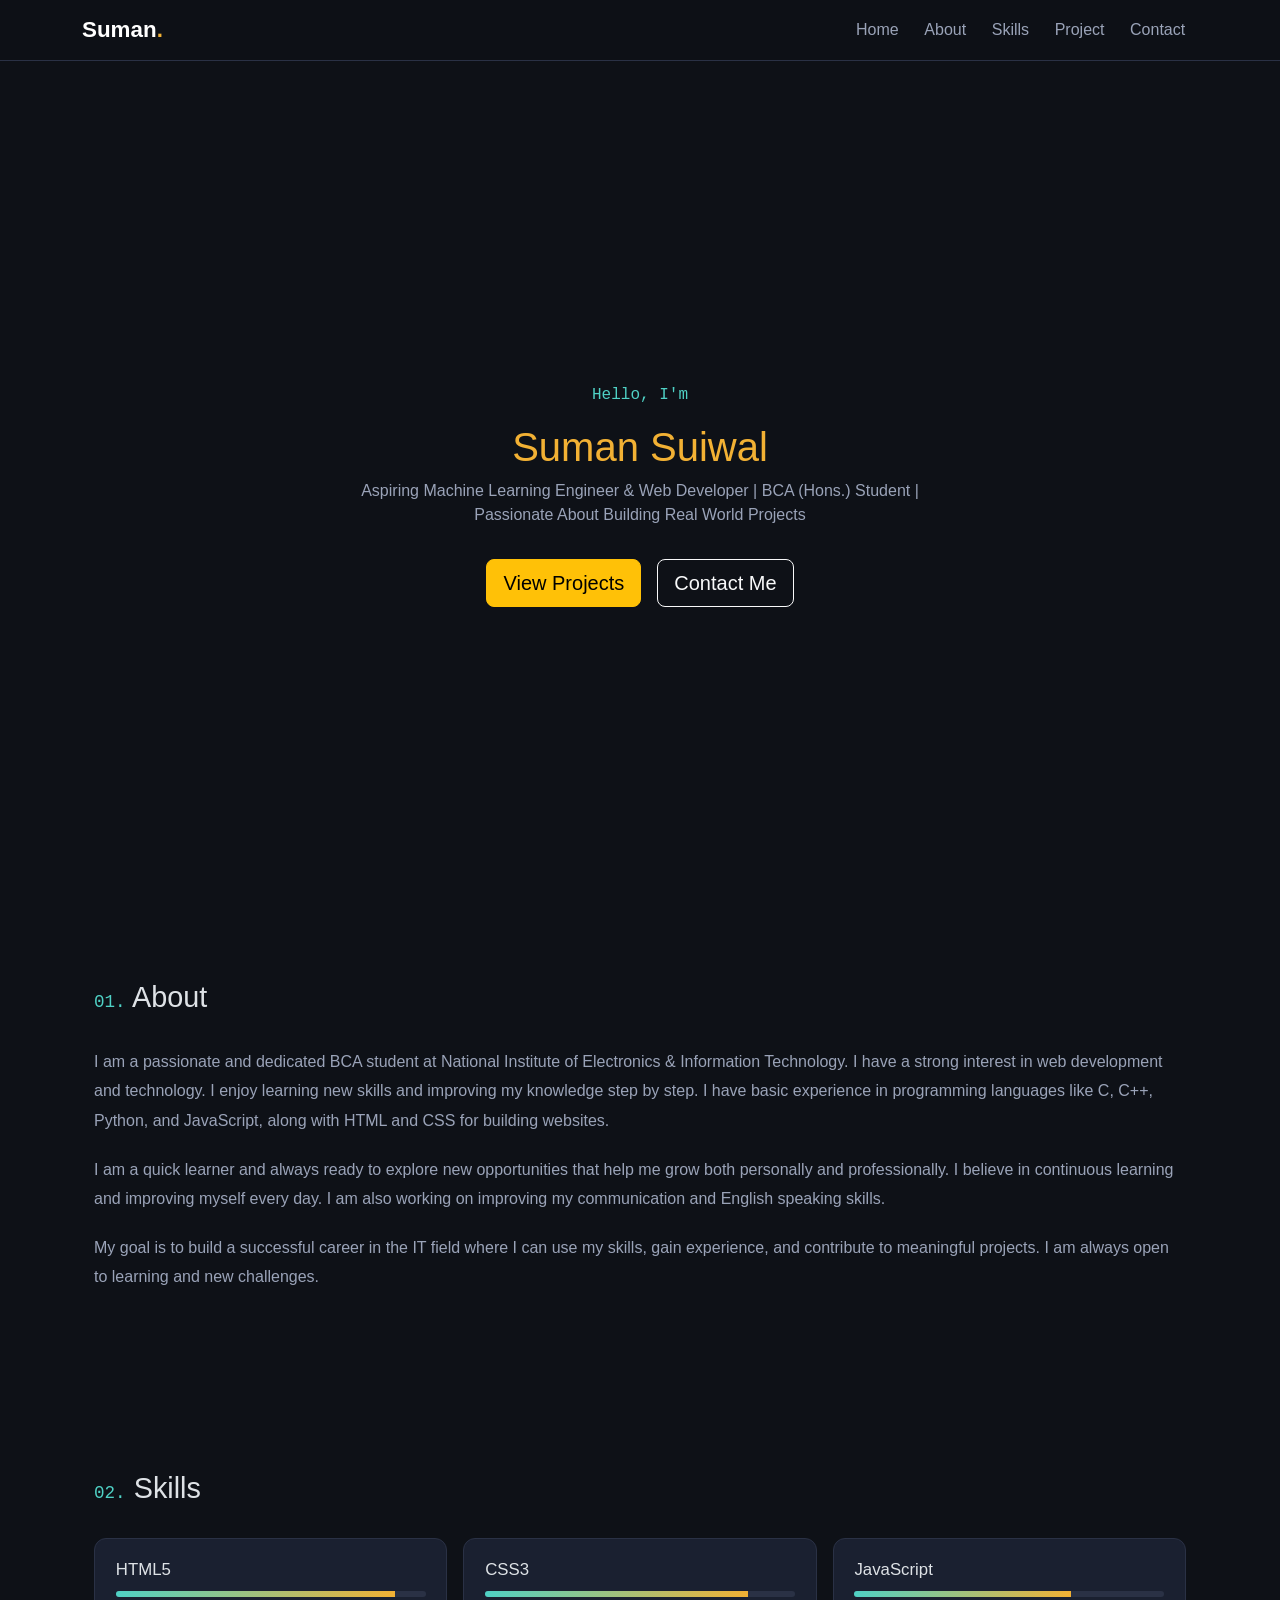
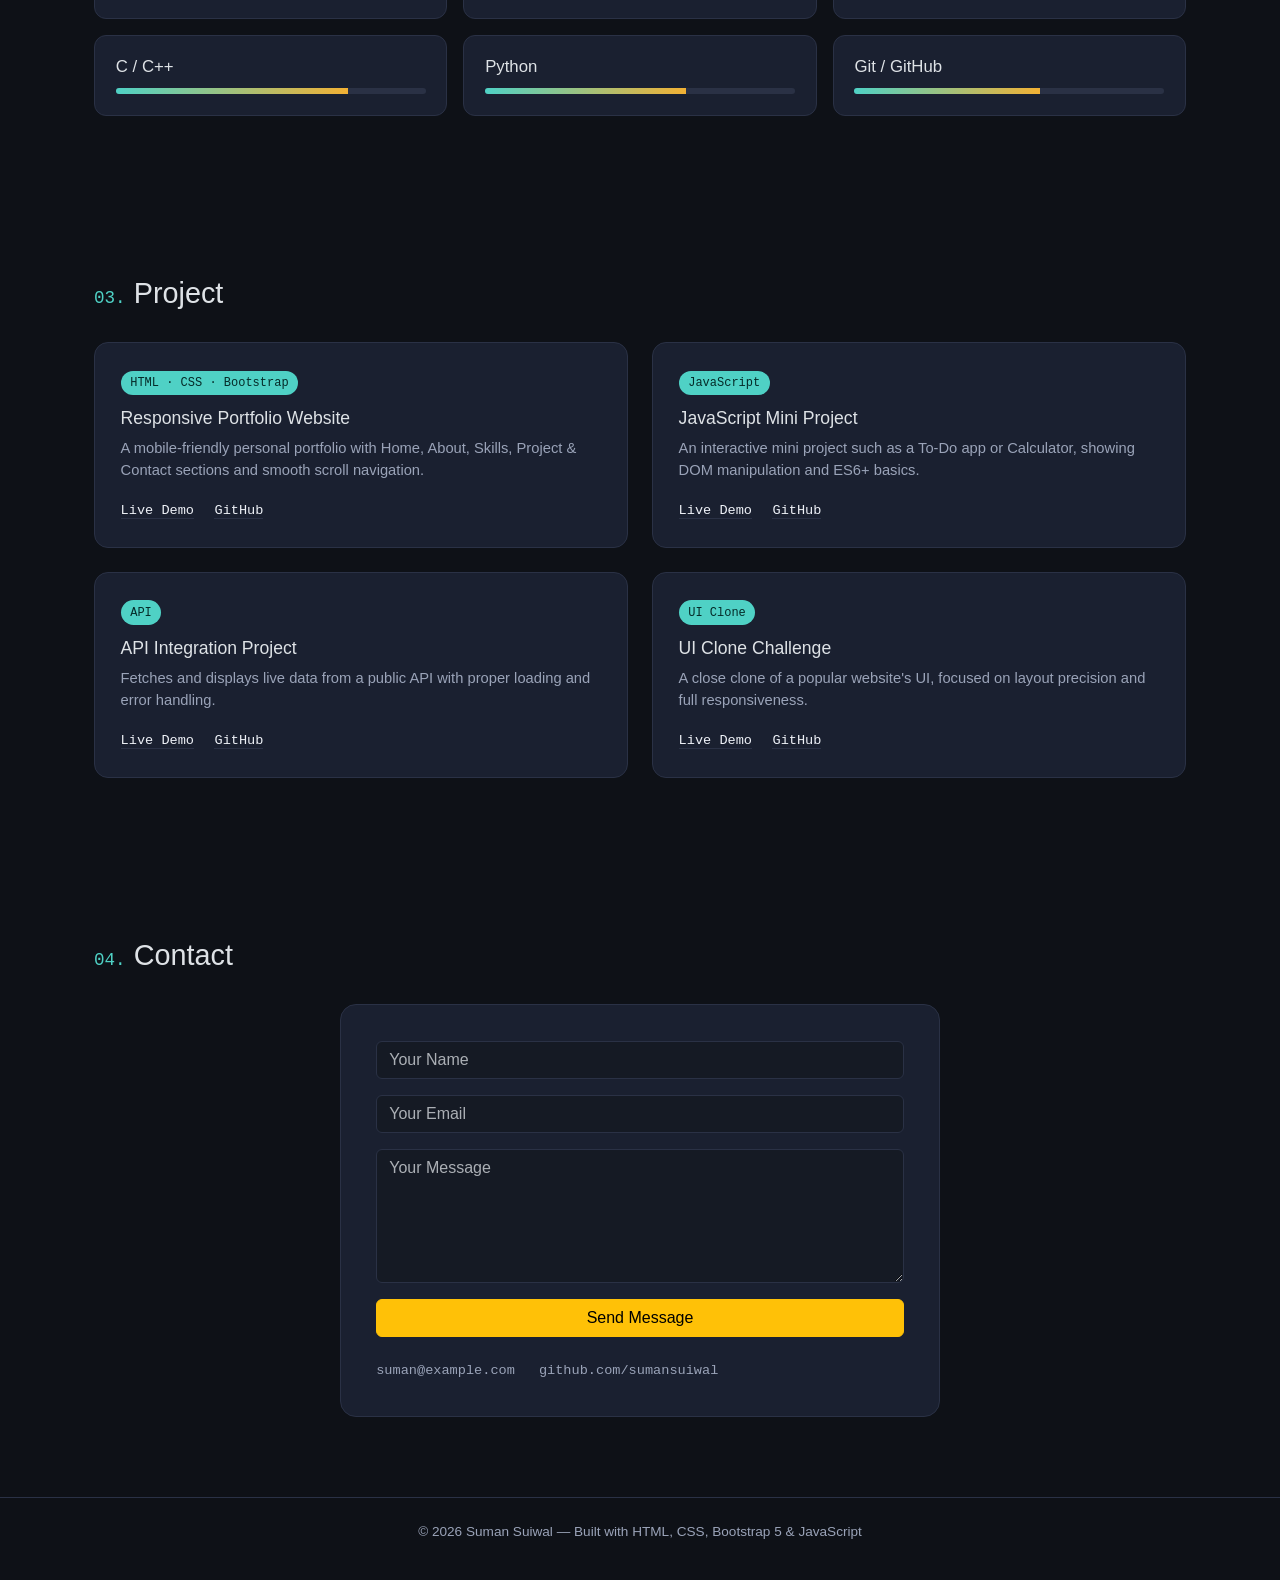
==== web.html @ 2421e272 "changes in navbar" ====
<!DOCTYPE html>
<html lang="en" data-bs-theme="dark">
<head>
<meta charset="UTF-8">
<meta name="viewport" content="width=device-width, initial-scale=1.0">
<title>Suman Suiwal | Portfolio</title>

<!-- Bootstrap 5 -->
<link href="https://cdn.jsdelivr.net/npm/bootstrap@5.3.3/dist/css/bootstrap.min.css" rel="stylesheet">
<link rel="stylesheet" href="colour.css">
</head>
<body>

<!-- Navigation bar -->
<header>
  <nav class="navbar navbar-expand-lg fixed-top">
    <div class="container">
      <a class="navbar-brand" href="#Home">Suman<span>.</span></a>
      <button class="navbar-toggler" type="button" data-bs-toggle="collapse" data-bs-target="#navMenu">
        <span class="navbar-toggler-icon"></span>
      </button>
      <div class="collapse navbar-collapse justify-content-end" id="navMenu">
        <ul class="navbar-nav">
          <li class="nav-item"><a class="nav-link" href="#Home">Home</a></li>
          <li class="nav-item"><a class="nav-link" href="#About">About</a></li>
          <li class="nav-item"><a class="nav-link" href="#Skills">Skills</a></li>
          <li class="nav-item"><a class="nav-link" href="#Project">Project</a></li>
          <li class="nav-item"><a class="nav-link" href="#Contact">Contact</a></li>
        </ul>
      </div>
    </div>
  </nav>
</header>

<!-- Home -->
<div id="Home" class="homePage d-flex align-items-center text-center">
  <div class="container">
    <p class="hi">Hello, I'm</p>
    <h1><span class="name">Suman Suiwal</span></h1>
    <p class="title mx-auto">Aspiring Machine Learning Engineer &amp; Web Developer | BCA (Hons.) Student | Passionate About Building Real World Projects</p>
    <div class="d-flex justify-content-center gap-3 flex-wrap">
      <a href="#Project" class="btn btn-warning btn-lg">View Projects</a>
      <a href="#Contact" class="btn btn-outline-light btn-lg">Contact Me</a>
    </div>
  </div>
</div>

<!-- About -->
<section class="section container" id="About">
  <h2 class="sec-title"><span class="num">01.</span> About</h2>
  <div class="summary">
    <p>I am a passionate and dedicated BCA student at National Institute of Electronics &amp; Information Technology. I have a strong interest in web development and technology. I enjoy learning new skills and improving my knowledge step by step. I have basic experience in programming languages like C, C++, Python, and JavaScript, along with HTML and CSS for building websites.</p>
    <p>I am a quick learner and always ready to explore new opportunities that help me grow both personally and professionally. I believe in continuous learning and improving myself every day. I am also working on improving my communication and English speaking skills.</p>
    <p>My goal is to build a successful career in the IT field where I can use my skills, gain experience, and contribute to meaningful projects. I am always open to learning and new challenges.</p>
  </div>
</section>

<!-- Skills -->
<section class="section container" id="Skills">
  <h2 class="sec-title"><span class="num">02.</span> Skills</h2>
  <div class="row g-3">
    <div class="col-6 col-md-4">
      <div class="skill-box">
        <h3>HTML5</h3>
        <div class="progress"><div class="progress-bar" style="width:90%"></div></div>
      </div>
    </div>
    <div class="col-6 col-md-4">
      <div class="skill-box">
        <h3>CSS3</h3>
        <div class="progress"><div class="progress-bar" style="width:85%"></div></div>
      </div>
    </div>
    <div class="col-6 col-md-4">
      <div class="skill-box">
        <h3>JavaScript</h3>
        <div class="progress"><div class="progress-bar" style="width:70%"></div></div>
      </div>
    </div>
    <div class="col-6 col-md-4">
      <div class="skill-box">
        <h3>C / C++</h3>
        <div class="progress"><div class="progress-bar" style="width:75%"></div></div>
      </div>
    </div>
    <div class="col-6 col-md-4">
      <div class="skill-box">
        <h3>Python</h3>
        <div class="progress"><div class="progress-bar" style="width:65%"></div></div>
      </div>
    </div>
    <div class="col-6 col-md-4">
      <div class="skill-box">
        <h3>Git / GitHub</h3>
        <div class="progress"><div class="progress-bar" style="width:60%"></div></div>
      </div>
    </div>
  </div>
</section>

<!-- Project -->
<section class="section container" id="Project">
  <h2 class="sec-title"><span class="num">03.</span> Project</h2>
  <div class="row g-4">
    <div class="col-md-6">
      <div class="project-card">
        <span class="tag">HTML · CSS · Bootstrap</span>
        <h3>Responsive Portfolio Website</h3>
        <p>A mobile-friendly personal portfolio with Home, About, Skills, Project &amp; Contact sections and smooth scroll navigation.</p>
        <div class="links">
          <a href="#">Live Demo</a>
          <a href="#">GitHub</a>
        </div>
      </div>
    </div>
    <div class="col-md-6">
      <div class="project-card">
        <span class="tag">JavaScript</span>
        <h3>JavaScript Mini Project</h3>
        <p>An interactive mini project such as a To-Do app or Calculator, showing DOM manipulation and ES6+ basics.</p>
        <div class="links">
          <a href="#">Live Demo</a>
          <a href="#">GitHub</a>
        </div>
      </div>
    </div>
    <div class="col-md-6">
      <div class="project-card">
        <span class="tag">API</span>
        <h3>API Integration Project</h3>
        <p>Fetches and displays live data from a public API with proper loading and error handling.</p>
        <div class="links">
          <a href="#">Live Demo</a>
          <a href="#">GitHub</a>
        </div>
      </div>
    </div>
    <div class="col-md-6">
      <div class="project-card">
        <span class="tag">UI Clone</span>
        <h3>UI Clone Challenge</h3>
        <p>A close clone of a popular website's UI, focused on layout precision and full responsiveness.</p>
        <div class="links">
          <a href="#">Live Demo</a>
          <a href="#">GitHub</a>
        </div>
      </div>
    </div>
  </div>
</section>

<!-- Contact -->
<section class="section container" id="Contact">
  <h2 class="sec-title"><span class="num">04.</span> Contact</h2>
  <div class="contact-box mx-auto">
    <form id="contactForm">
      <div class="mb-3">
        <input type="text" class="form-control" placeholder="Your Name" required>
      </div>
      <div class="mb-3">
        <input type="email" class="form-control" placeholder="Your Email" required>
      </div>
      <div class="mb-3">
        <textarea class="form-control" rows="5" placeholder="Your Message" required></textarea>
      </div>
      <button type="submit" class="btn btn-warning w-100">Send Message</button>
    </form>
    <p class="msg" id="formMsg">Message sent — thank you! I'll get back to you soon.</p>
    <div class="contact-info">
      <a href="mailto:suman@example.com">suman@example.com</a>
      <a href="https://github.com/" target="_blank">github.com/sumansuiwal</a>
    </div>
  </div>
</section>

<footer class="text-center">
  <p>&copy; <span id="year"></span> Suman Suiwal — Built with HTML, CSS, Bootstrap 5 &amp; JavaScript</p>
</footer>

<!-- Bootstrap JS -->
<script src="https://cdn.jsdelivr.net/npm/bootstrap@5.3.3/dist/js/bootstrap.bundle.min.js"></script>
<script>
  document.getElementById('year').textContent = new Date().getFullYear();

  // Close mobile menu on link click
  document.querySelectorAll('#navMenu .nav-link').forEach(link => {
    link.addEventListener('click', () => {
      const nav = document.getElementById('navMenu');
      if (nav.classList.contains('show')) {
        new bootstrap.Collapse(nav).toggle();
      }
    });
  });

  // Contact form (demo only)
  document.getElementById('contactForm').addEventListener('submit', function (e) {
    e.preventDefault();
    document.getElementById('formMsg').style.display = 'block';
    this.reset();
  });
</script>
</body>
</html>
---- colour.css ----
:root{
  --bg:#0e1117;
  --bg-soft:#151a24;
  --card:#1a2030;
  --line:#2a3145;
  --muted:#9aa3b8;
  --accent:#4fd1c5;
  --accent2:#f2b134;
}

body{ background:var(--bg); font-family:'Poppins',sans-serif; }
html{ scroll-behavior:smooth; }

.navbar{ background:rgba(14,17,23,0.9); backdrop-filter:blur(8px); border-bottom:1px solid var(--line); }
.navbar-brand{ font-weight:700; font-size:1.4rem; }
.navbar-brand span{ color:var(--accent2); }
.nav-link{ color:var(--muted)!important; margin:0 .3rem; }
.nav-link:hover{ color:var(--accent)!important; }

.homePage{ min-height:100vh; padding-top:90px; position:relative; }
.hi{ color:var(--accent); font-family:monospace; }
.name{ color:var(--accent2); }
.title{ color:var(--muted); max-width:560px; margin-bottom:2rem; }

.section{ padding:5rem 1.5rem; }
.sec-title{ font-size:1.8rem; margin-bottom:2rem; }
.num{ color:var(--accent); font-family:monospace; font-size:1.1rem; }

.summary p{ color:var(--muted); line-height:1.85; margin-bottom:1.2rem; }

.skill-box{ background:var(--card); border:1px solid var(--line); border-radius:12px; padding:1.3rem; transition:.25s; }
.skill-box:hover{ border-color:var(--accent); transform:translateY(-4px); }
.skill-box h3{ font-size:1.05rem; margin-bottom:.7rem; font-weight:500; }
.progress{ height:6px; background:var(--line); }
.progress-bar{ background:linear-gradient(90deg,var(--accent),var(--accent2)); }

.project-card{ background:var(--card); border:1px solid var(--line); border-radius:14px; padding:1.6rem; height:100%; transition:.25s; }
.project-card:hover{ border-color:var(--accent2); transform:translateY(-6px); }
.tag{ display:inline-block; font-family:monospace; font-size:.75rem; background:var(--accent); color:#052b28; padding:.2rem .6rem; border-radius:20px; margin-bottom:.8rem; }
.project-card h3{ margin-bottom:.5rem; font-size:1.1rem; }
.project-card p{ color:var(--muted); font-size:.92rem; margin-bottom:1rem; }
.links a{ color:#eef1f7; text-decoration:none; font-family:monospace; font-size:.85rem; margin-right:1rem; border-bottom:1px solid var(--line); }
.links a:hover{ color:var(--accent2); border-color:var(--accent2); }

.contact-box{ background:var(--card); border:1px solid var(--line); border-radius:16px; padding:2.2rem; max-width:600px; }
.form-control{ background:var(--bg-soft); border:1px solid var(--line); color:#eef1f7; }
.form-control:focus{ background:var(--bg-soft); color:#eef1f7; border-color:var(--accent); box-shadow:0 0 0 .2rem rgba(79,209,197,0.15); }
.msg{ display:none; color:var(--accent); margin-top:1rem; font-family:monospace; font-size:.9rem; }
.contact-info{ display:flex; gap:1.5rem; margin-top:1.5rem; flex-wrap:wrap; }
.contact-info a{ color:var(--muted); text-decoration:none; font-family:monospace; font-size:.85rem; }
.contact-info a:hover{ color:var(--accent); }

footer{ padding:1.5rem; border-top:1px solid var(--line); color:var(--muted); font-size:.85rem; }
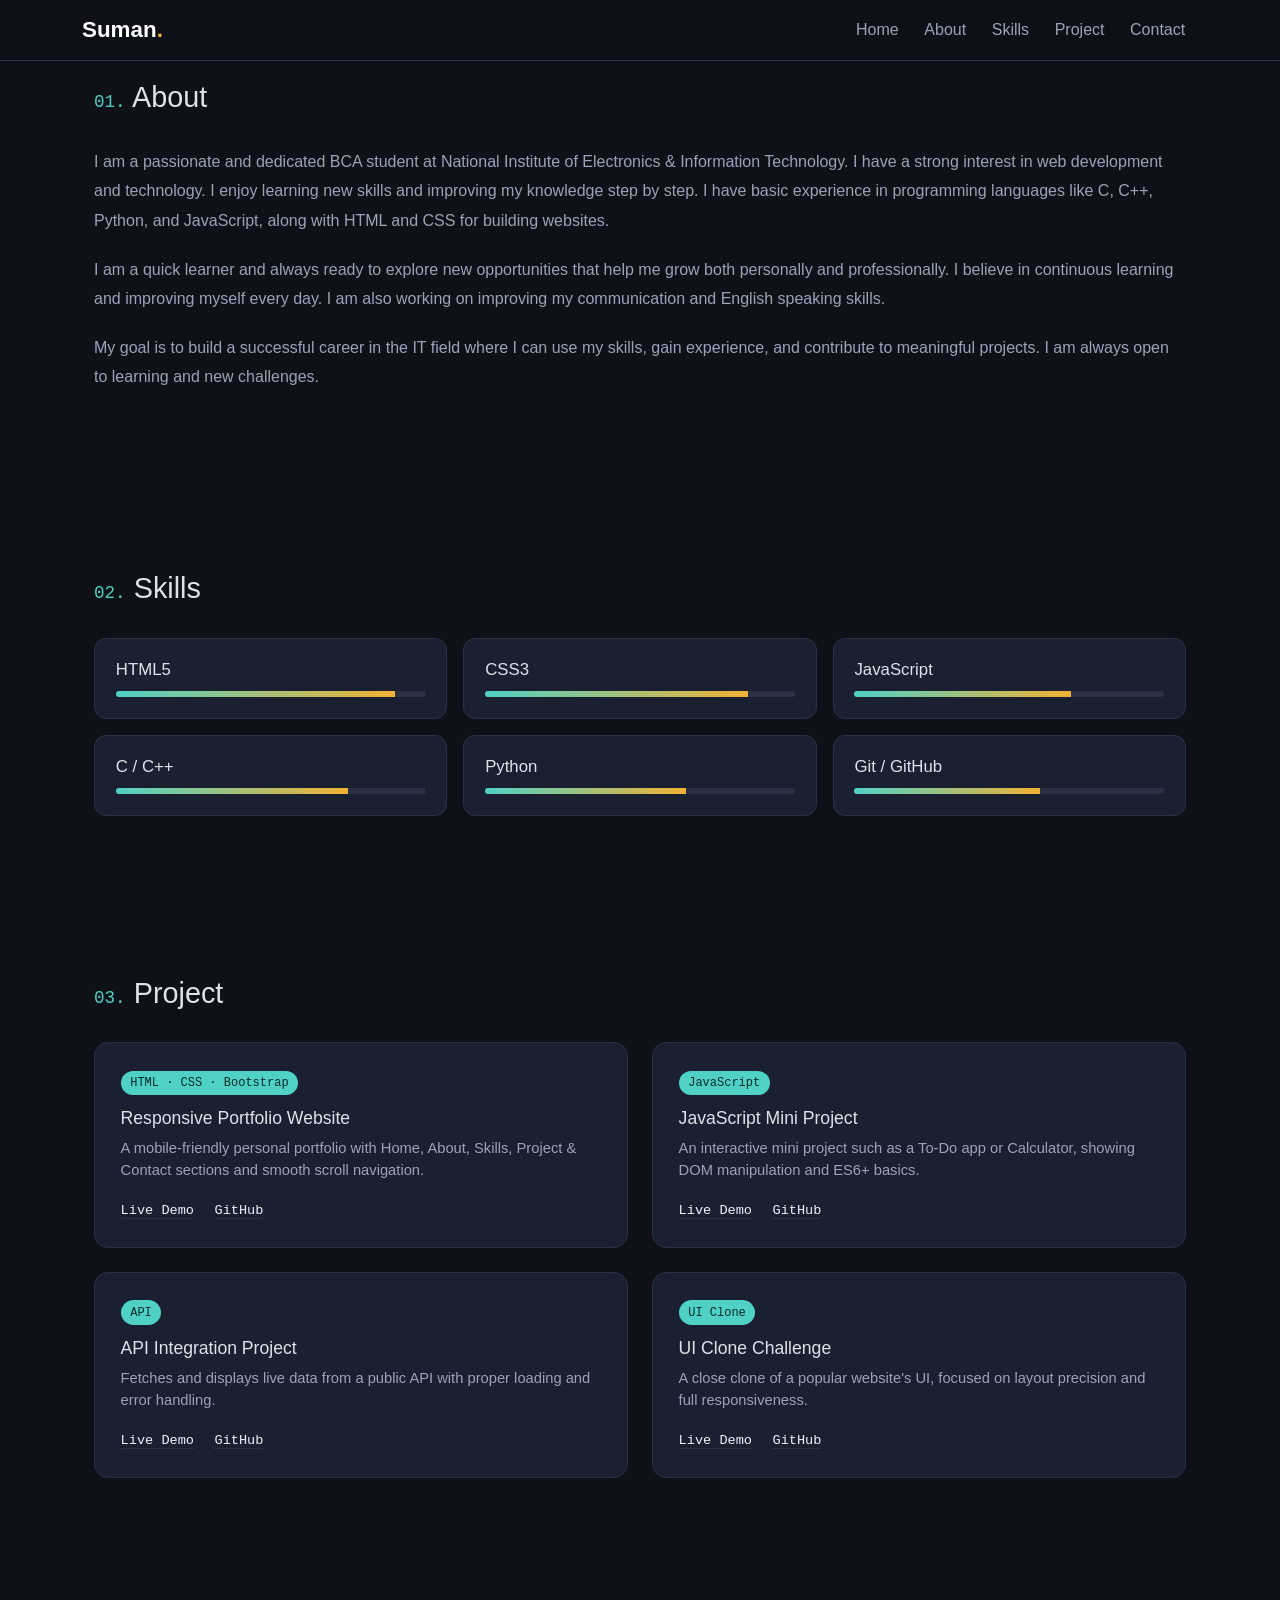
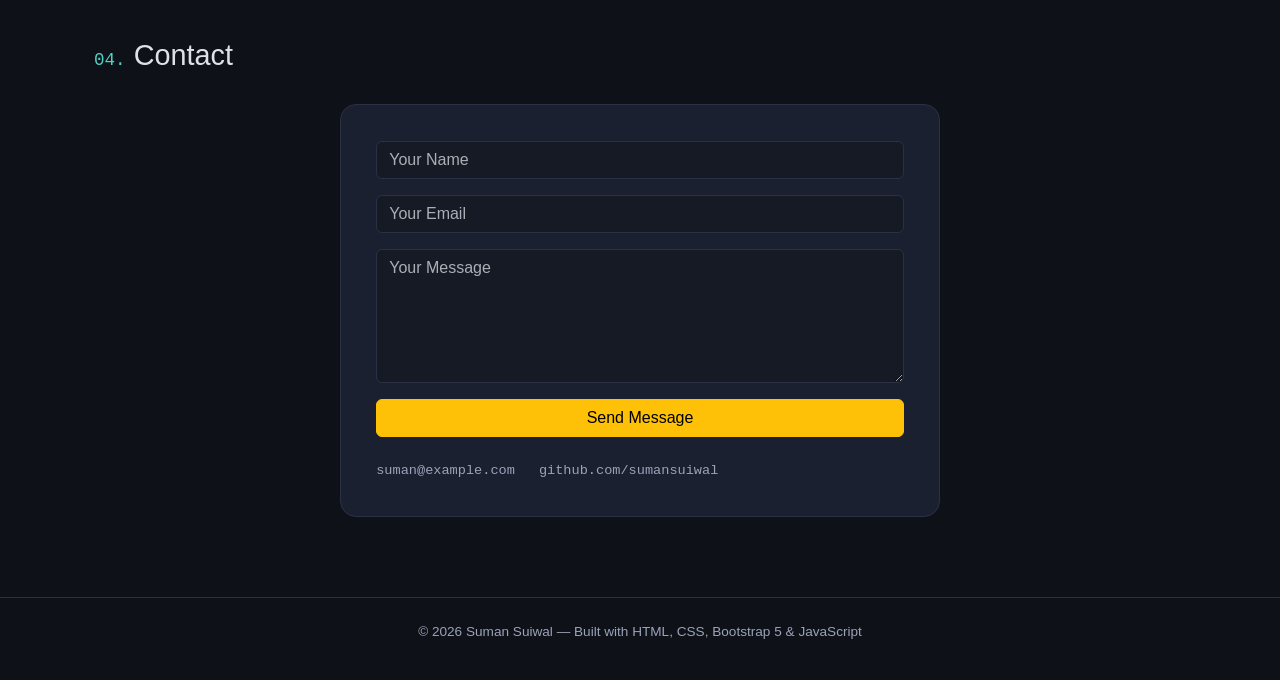
==== commit 080aed22: "some changes in home section" ====
--- a/web.html
+++ b/web.html
@@ -32,18 +32,6 @@
   </nav>
 </header>
 
-<!-- Home -->
-<div id="Home" class="homePage d-flex align-items-center text-center">
-  <div class="container">
-    <p class="hi">Hello, I'm</p>
-    <h1><span class="name">Suman Suiwal</span></h1>
-    <p class="title mx-auto">Aspiring Machine Learning Engineer &amp; Web Developer | BCA (Hons.) Student | Passionate About Building Real World Projects</p>
-    <div class="d-flex justify-content-center gap-3 flex-wrap">
-      <a href="#Project" class="btn btn-warning btn-lg">View Projects</a>
-      <a href="#Contact" class="btn btn-outline-light btn-lg">Contact Me</a>
-    </div>
-  </div>
-</div>
 
 <!-- About -->
 <section class="section container" id="About">
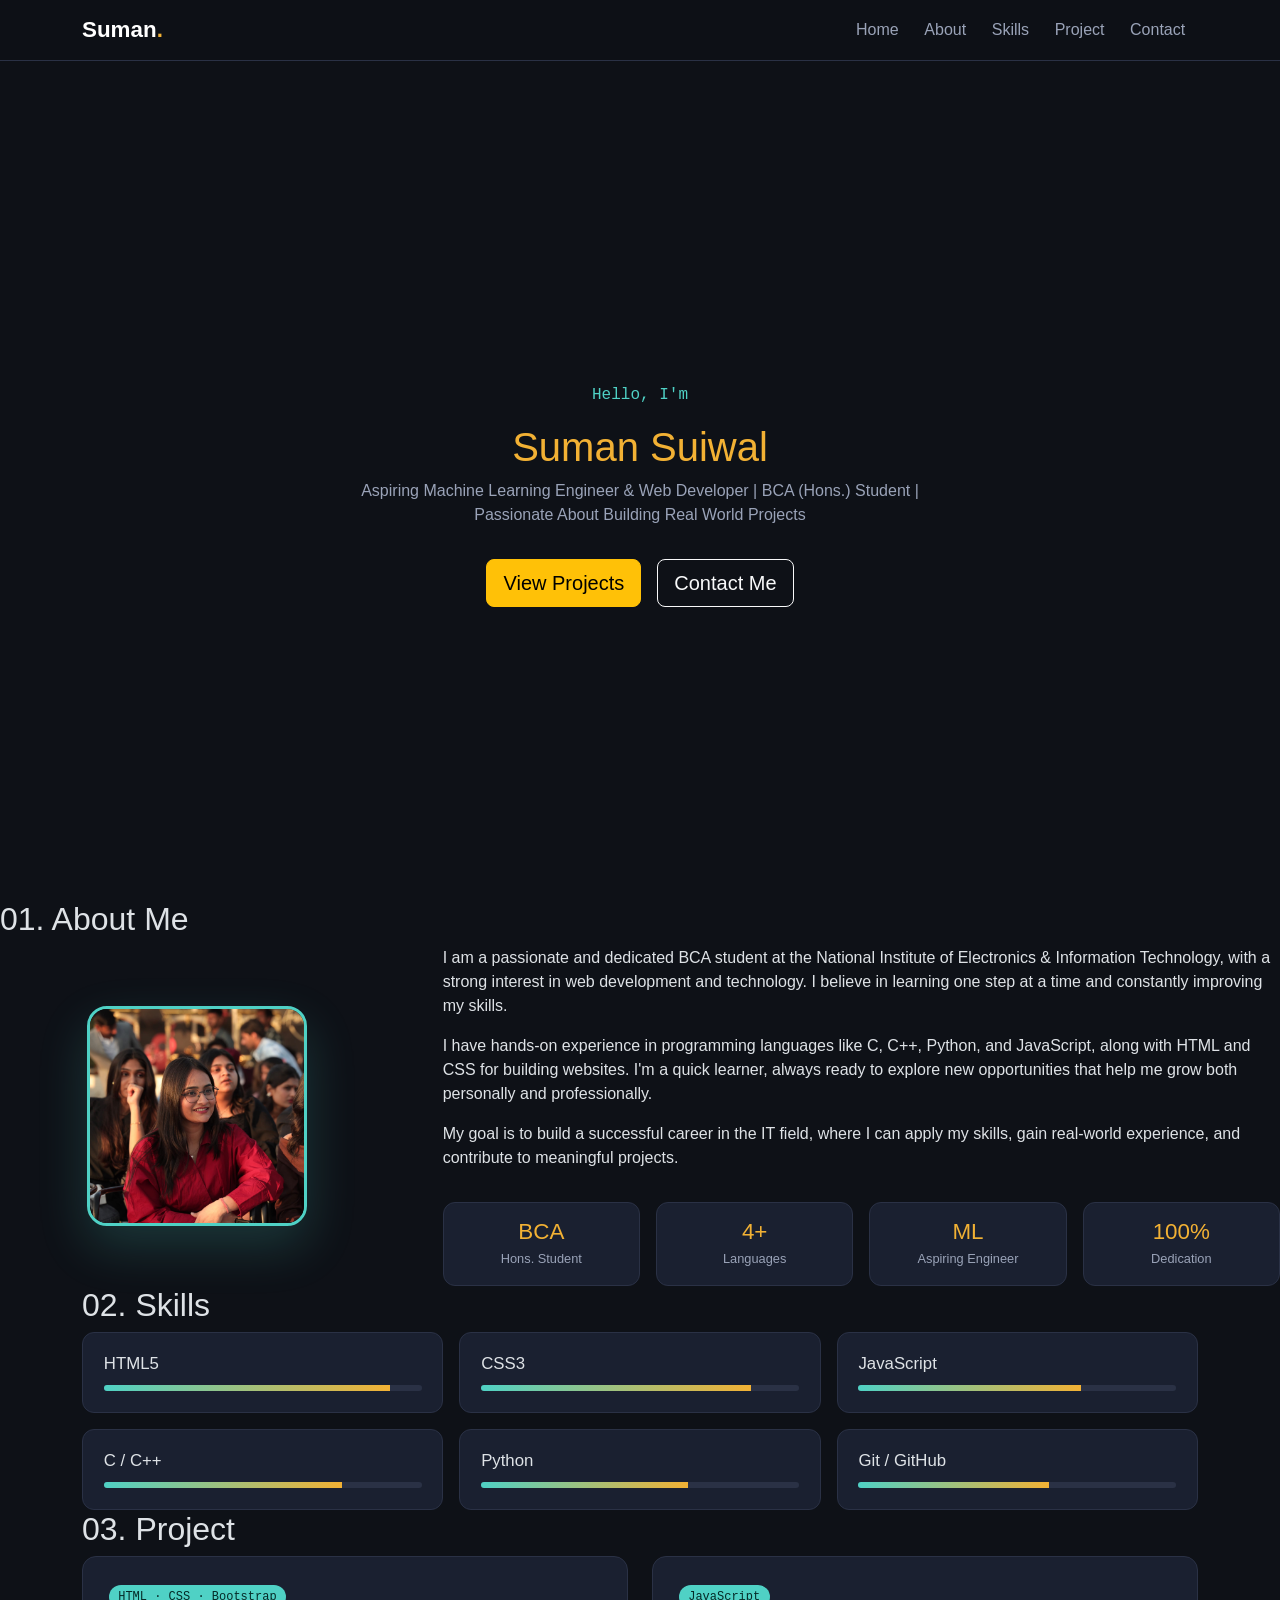
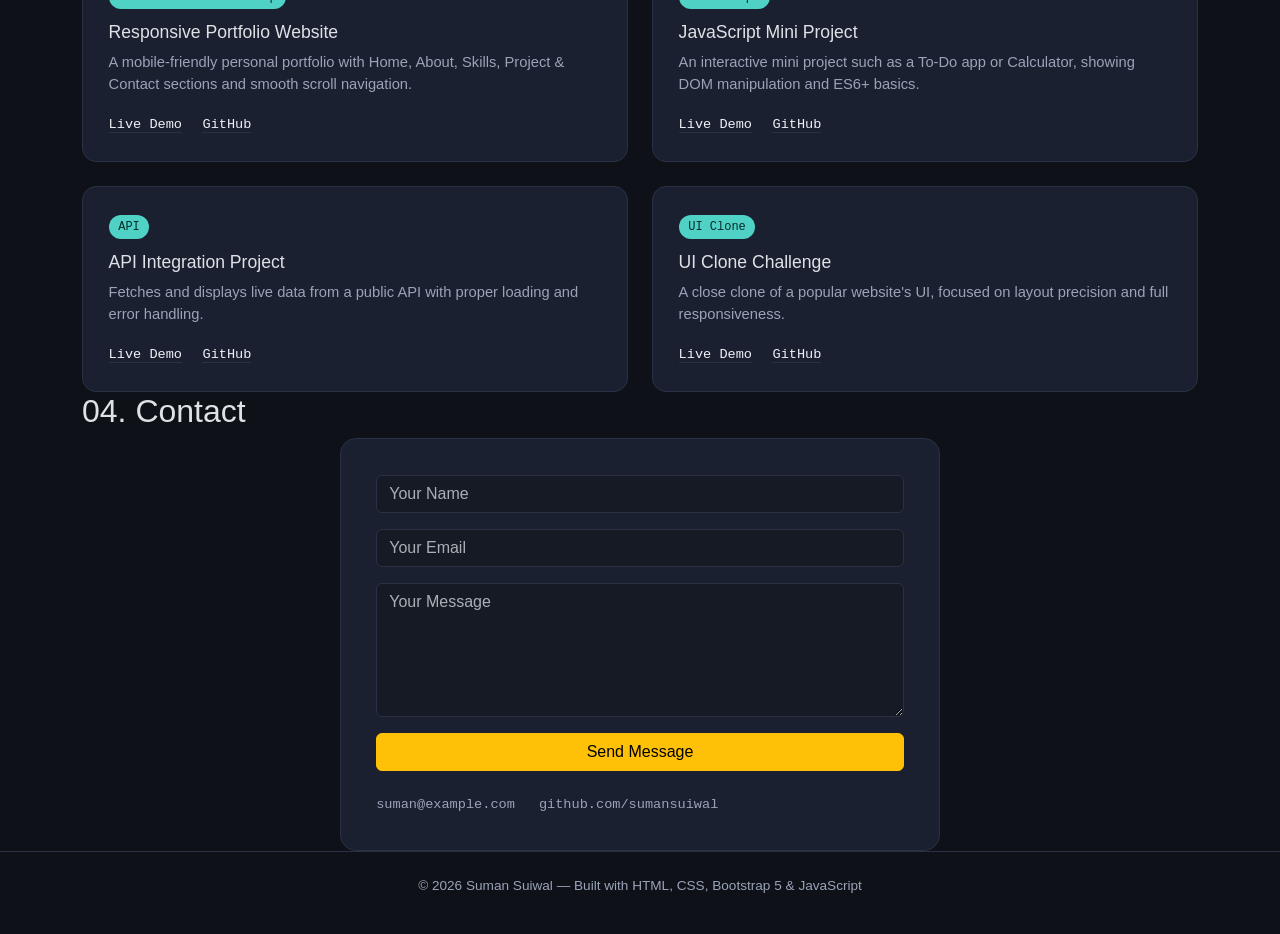
==== commit df502662: "added Skills section in Portfolio" ====
--- a/web.html
+++ b/web.html
@@ -32,14 +32,64 @@
   </nav>
 </header>
 
-
-<!-- About -->
-<section class="section container" id="About">
-  <h2 class="sec-title"><span class="num">01.</span> About</h2>
-  <div class="summary">
-    <p>I am a passionate and dedicated BCA student at National Institute of Electronics &amp; Information Technology. I have a strong interest in web development and technology. I enjoy learning new skills and improving my knowledge step by step. I have basic experience in programming languages like C, C++, Python, and JavaScript, along with HTML and CSS for building websites.</p>
-    <p>I am a quick learner and always ready to explore new opportunities that help me grow both personally and professionally. I believe in continuous learning and improving myself every day. I am also working on improving my communication and English speaking skills.</p>
-    <p>My goal is to build a successful career in the IT field where I can use my skills, gain experience, and contribute to meaningful projects. I am always open to learning and new challenges.</p>
+<!-- Home -->
+<div id="Home" class="homePage d-flex align-items-center text-center">
+  <div class="container">
+    <p class="hi">Hello, I'm</p>
+    <h1><span class="name">Suman Suiwal</span></h1>
+    <p class="title mx-auto">Aspiring Machine Learning Engineer &amp; Web Developer | BCA (Hons.) Student | Passionate About Building Real World Projects</p>
+    <div class="d-flex justify-content-center gap-3 flex-wrap">
+      <a href="#Project" class="btn btn-warning btn-lg">View Projects</a>
+      <a href="#Contact" class="btn btn-outline-light btn-lg">Contact Me</a>
+    </div>
+  </div>
+</div>
+
+<!--About Me Section-->
+<section class="section" id="About">
+  <h2 class="sec-title"><span class="num">01.</span> About Me</h2>
+  <div class="row align-items-center g-5">
+    <!-- Left: Image -->
+    <div class="col-lg-4 text-center">
+      <img src="img1.jpeg" alt="Suman Suiwal" class="about-img">
+    </div>
+
+    <!-- Right: Text + Highlights -->
+    <div class="col-lg-8">
+      <div class="summary">
+        <p>I am a passionate and dedicated BCA student at the National Institute of Electronics &amp; Information Technology, with a strong interest in web development and technology. I believe in learning one step at a time and constantly improving my skills.</p>
+        <p>I have hands-on experience in programming languages like C, C++, Python, and JavaScript, along with HTML and CSS for building websites. I'm a quick learner, always ready to explore new opportunities that help me grow both personally and professionally.</p>
+        <p>My goal is to build a successful career in the IT field, where I can apply my skills, gain real-world experience, and contribute to meaningful projects.</p>
+      </div>
+
+      <!-- Highlight boxes -->
+      <div class="row g-3 mt-3">
+        <div class="col-6 col-md-3">
+          <div class="about-stat">
+            <h3>BCA</h3>
+            <p>Hons. Student</p>
+          </div>
+        </div>
+        <div class="col-6 col-md-3">
+          <div class="about-stat">
+            <h3>4+</h3>
+            <p>Languages</p>
+          </div>
+        </div>
+        <div class="col-6 col-md-3">
+          <div class="about-stat">
+            <h3>ML</h3>
+            <p>Aspiring Engineer</p>
+          </div>
+        </div>
+        <div class="col-6 col-md-3">
+          <div class="about-stat">
+            <h3>100%</h3>
+            <p>Dedication</p>
+          </div>
+        </div>
+      </div>
+    </div>
   </div>
 </section>
 
--- a/colour.css
+++ b/colour.css
@@ -22,12 +22,37 @@
 .name{ color:var(--accent2); }
 .title{ color:var(--muted); max-width:560px; margin-bottom:2rem; }
 
-.section{ padding:5rem 1.5rem; }
-.sec-title{ font-size:1.8rem; margin-bottom:2rem; }
-.num{ color:var(--accent); font-family:monospace; font-size:1.1rem; }
+.about-img{
+  width:220px;
+  height:220px;
+  object-fit:cover;
+  border-radius:20px;
+  border:3px solid var(--accent);
+  box-shadow:0 20px 50px rgba(79,209,197,0.2);
+}
 
-.summary p{ color:var(--muted); line-height:1.85; margin-bottom:1.2rem; }
-
+.about-stat{
+  background:var(--card);
+  border:1px solid var(--line);
+  border-radius:12px;
+  padding:1rem;
+  text-align:center;
+  transition:.25s;
+}
+.about-stat:hover{
+  border-color:var(--accent2);
+  transform:translateY(-4px);
+}
+.about-stat h3{
+  color:var(--accent2);
+  font-size:1.4rem;
+  margin-bottom:.2rem;
+}
+.about-stat p{
+  color:var(--muted);
+  font-size:.8rem;
+  margin:0;
+}
 .skill-box{ background:var(--card); border:1px solid var(--line); border-radius:12px; padding:1.3rem; transition:.25s; }
 .skill-box:hover{ border-color:var(--accent); transform:translateY(-4px); }
 .skill-box h3{ font-size:1.05rem; margin-bottom:.7rem; font-weight:500; }
